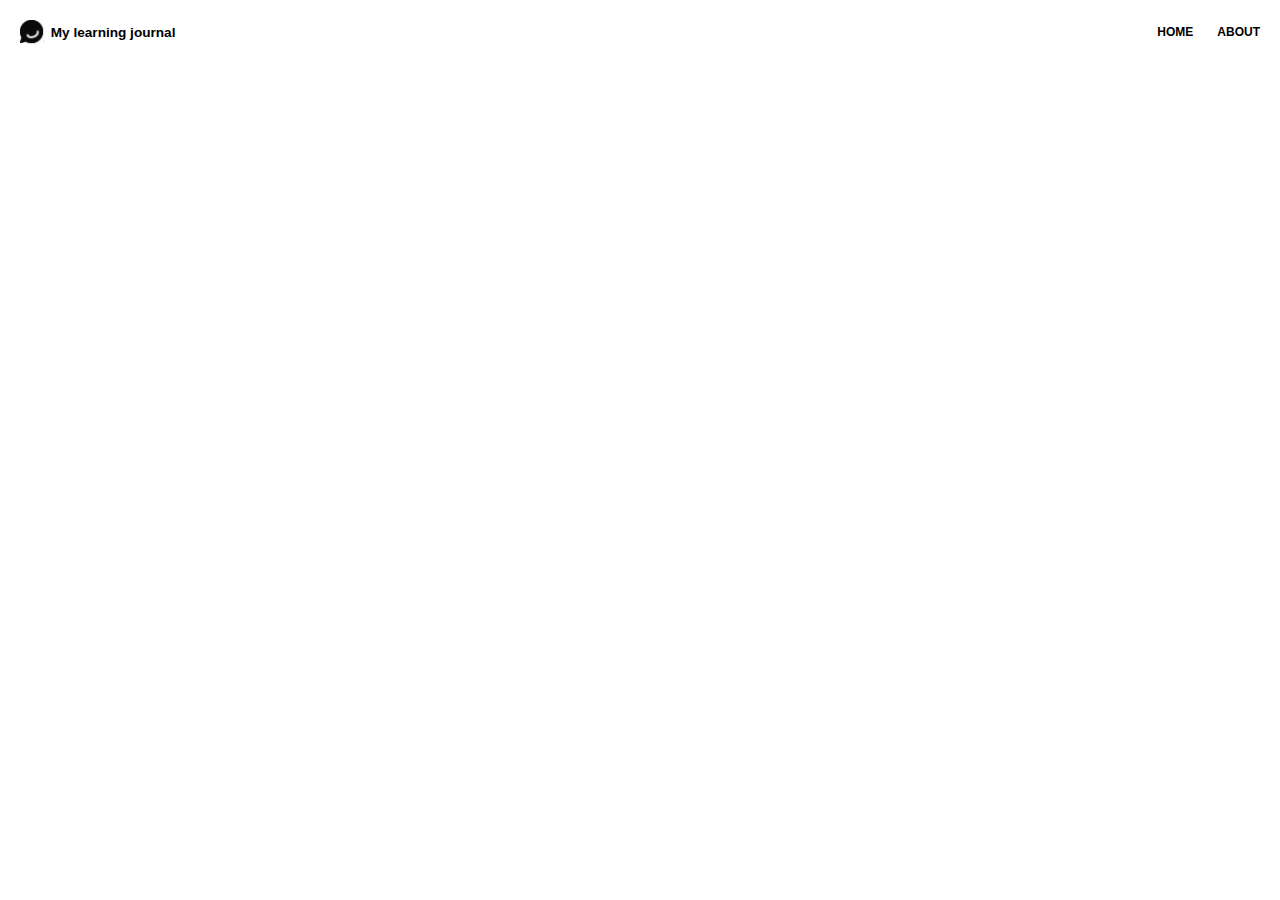
==== index.html @ 5c9e1799 "initial commit" ====
<!DOCTYPE html>
<html lang="en">
  <head>
    <meta charset="UTF-8" />
    <meta name="viewport" content="width=device-width, initial-scale=1.0" />
    <link rel="stylesheet" type="text/css" href="./style.css" />
    <title>Lerning Journal</title>
  </head>
  <body>
    <nav>
      <div class="nav-title">
        <img src="images/logo.svg" alt="" />
        <p>My learning journal</p>
      </div>

      <ul>
        <li><a href="./index.html">Home</a></li>
        <li><a href="./about.html">About</a></li>
      </ul>
    </nav>
  </body>
</html>
---- style.css ----
/* General styles */
* {
  margin: 0;
  padding: 0;
  box-sizing: border-box;
}

body {
  font-family: "Roboto", sans-serif;
  font-size: 16px;
}

/* Display flex */
nav,
.nav-title,
nav ul {
  display: flex;
}

/* Navigation bar */
nav {
  justify-content: space-between;
  padding: 1.25em;
  align-items: center;
}

.nav-title {
  font-weight: bold;
  gap: 0.5em;
  font-size: 0.85em;
  align-items: center;
}

nav ul {
  list-style-type: none;
  text-transform: uppercase;
  gap: 2em;
  font-size: 0.75em;
  font-weight: 600;
}

a {
  text-decoration: none;
  color: black;
}

a:hover,
a:active {
  cursor: pointer;
}
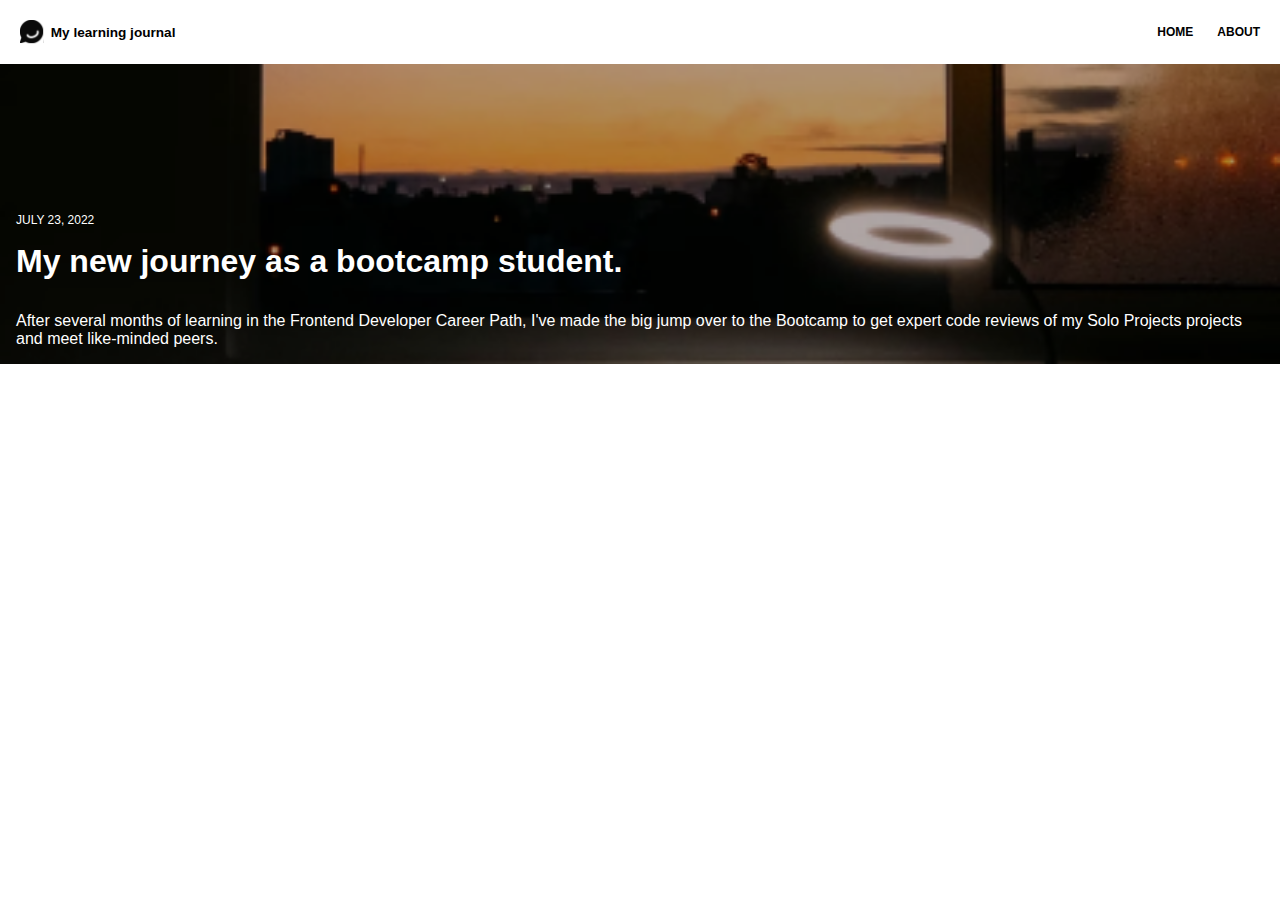
==== commit cfc7cbe0: "hero section is ready" ====
--- a/index.html
+++ b/index.html
@@ -18,5 +18,16 @@
         <li><a href="./about.html">About</a></li>
       </ul>
     </nav>
+    <main>
+      <section class="hero">
+        <p class="date">july 23, 2022</p>
+        <h2>My new journey as a bootcamp student.</h2>
+        <p>
+          After several months of learning in the Frontend Developer Career
+          Path, I've made the big jump over to the Bootcamp to get expert code
+          reviews of my Solo Projects projects and meet like-minded peers.
+        </p>
+      </section>
+    </main>
   </body>
 </html>
--- a/style.css
+++ b/style.css
@@ -13,7 +13,8 @@
 /* Display flex */
 nav,
 .nav-title,
-nav ul {
+nav ul,
+.hero {
   display: flex;
 }
 
@@ -48,3 +49,26 @@
 a:active {
   cursor: pointer;
 }
+
+/* MAIN */
+
+/* Article 1 */
+.hero {
+  background-image: url(images/home/article-image-hero.png);
+  background-size: cover;
+  color: white;
+  flex-direction: column;
+  min-height: 300px;
+  justify-content: flex-end;
+  padding: 1em;
+}
+
+.date {
+  text-transform: uppercase;
+  font-size: 0.75em;
+}
+
+.hero h2 {
+  margin: 0.5em 0 1em 0;
+  font-size: 2rem;
+}
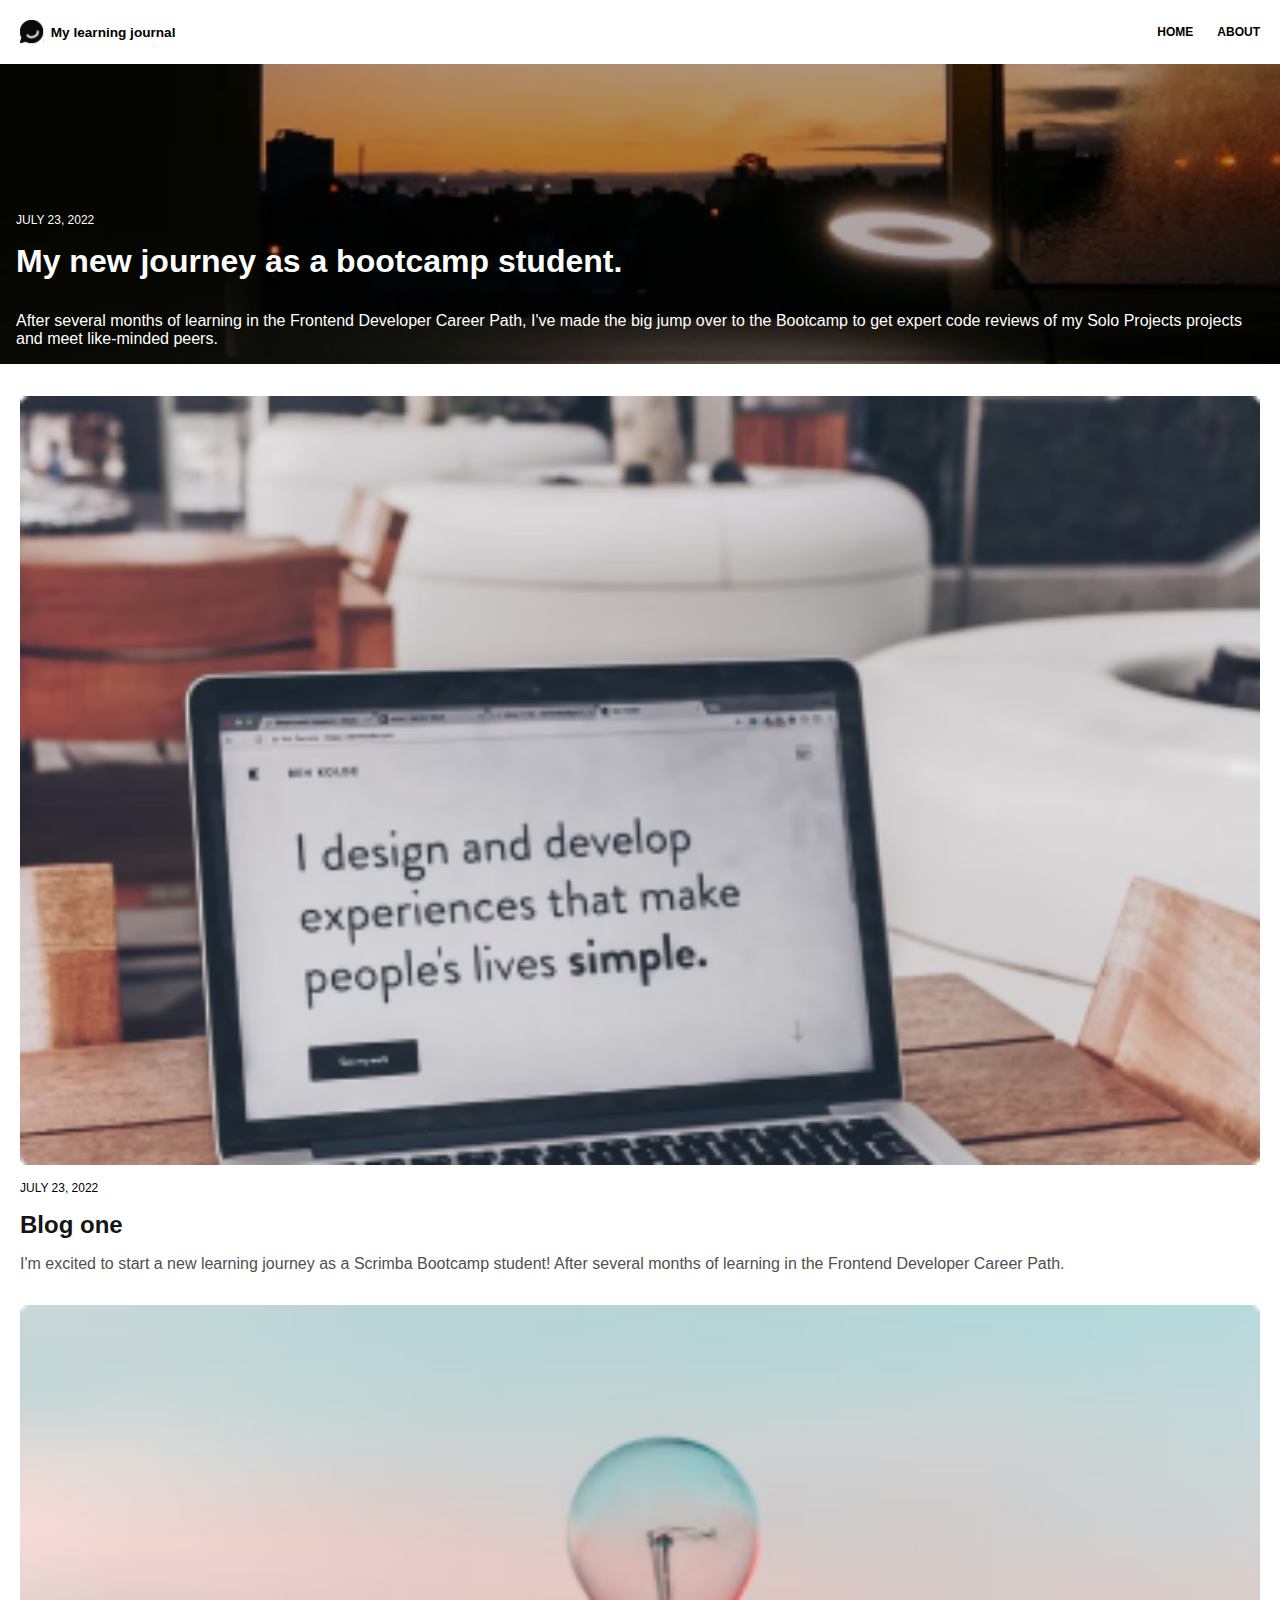
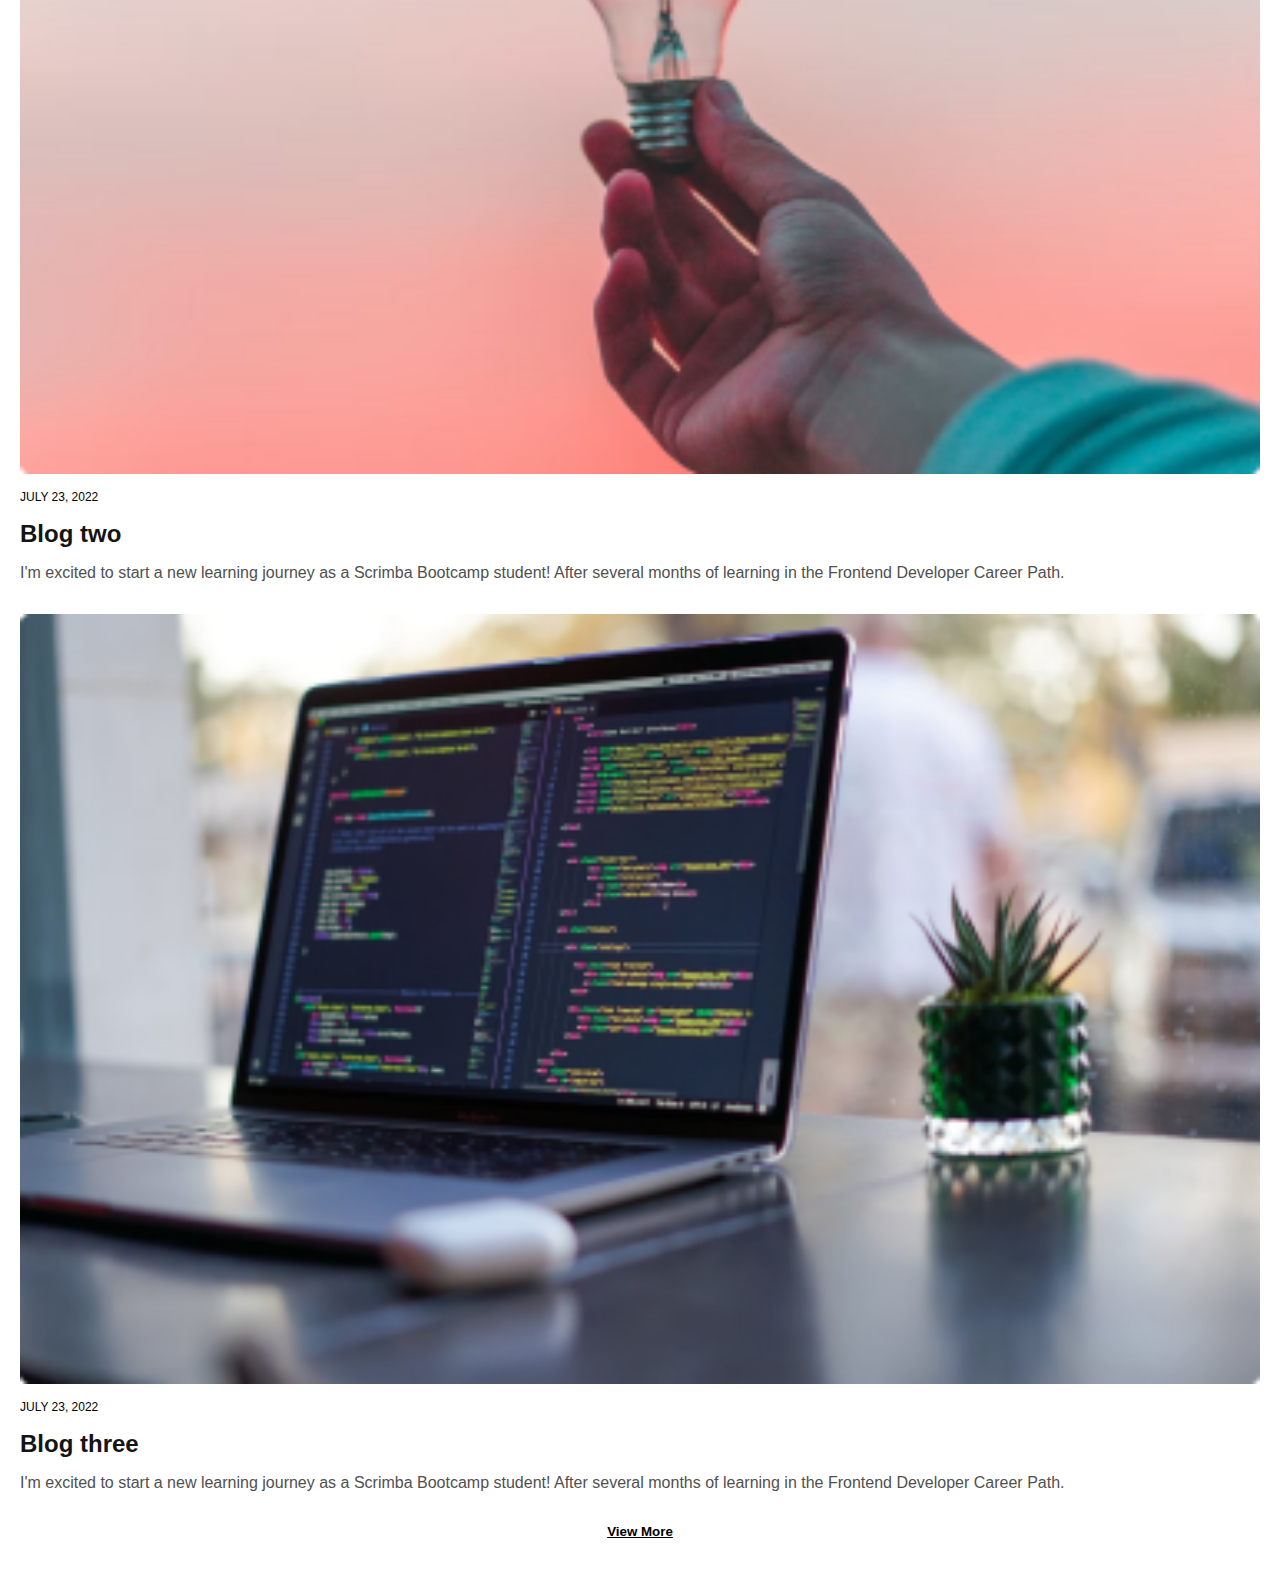
==== commit e3b1d225: "add section blogs with 3 articles in it" ====
--- a/index.html
+++ b/index.html
@@ -28,6 +28,39 @@
           reviews of my Solo Projects projects and meet like-minded peers.
         </p>
       </section>
+      <section class="blogs">
+        <div class="article">
+          <img src="images/home/article-image-01.png" alt="" />
+          <p class="date">july 23, 2022</p>
+          <h2>Blog one</h2>
+          <p class="description">
+            I'm excited to start a new learning journey as a Scrimba Bootcamp
+            student! After several months of learning in the Frontend Developer
+            Career Path.
+          </p>
+        </div>
+        <div class="article">
+          <img src="images/home/article-image-02.png" alt="" />
+          <p class="date">july 23, 2022</p>
+          <h2>Blog two</h2>
+          <p class="description">
+            I'm excited to start a new learning journey as a Scrimba Bootcamp
+            student! After several months of learning in the Frontend Developer
+            Career Path.
+          </p>
+        </div>
+        <div class="article">
+          <img src="images/home/article-image-03.png" alt="" />
+          <p class="date">july 23, 2022</p>
+          <h2>Blog three</h2>
+          <p class="description">
+            I'm excited to start a new learning journey as a Scrimba Bootcamp
+            student! After several months of learning in the Frontend Developer
+            Career Path.
+          </p>
+        </div>
+        <button class="btn-view-more">View More</button>
+      </section>
     </main>
   </body>
 </html>
--- a/style.css
+++ b/style.css
@@ -14,7 +14,8 @@
 nav,
 .nav-title,
 nav ul,
-.hero {
+.hero,
+.article {
   display: flex;
 }
 
@@ -52,7 +53,7 @@
 
 /* MAIN */
 
-/* Article 1 */
+/* Hero section*/
 .hero {
   background-image: url(images/home/article-image-hero.png);
   background-size: cover;
@@ -72,3 +73,42 @@
   margin: 0.5em 0 1em 0;
   font-size: 2rem;
 }
+
+/* Blogs section */
+
+.blogs {
+  padding: 2em 1.25em;
+}
+
+.blogs img {
+  border-radius: 3px;
+  width: 100%;
+}
+
+.blogs h2 {
+  color: #141414;
+}
+
+.article {
+  flex-direction: column;
+  gap: 1em;
+  margin-bottom: 2em;
+}
+
+.description {
+  color: #505050;
+}
+
+.btn-view-more {
+  display: block;
+  margin: 0 auto;
+  background-color: transparent;
+  border: none;
+  font-weight: bold;
+  text-decoration: underline;
+}
+
+.btn-view-more:hover,
+.btn-view-more:active {
+  cursor: pointer;
+}
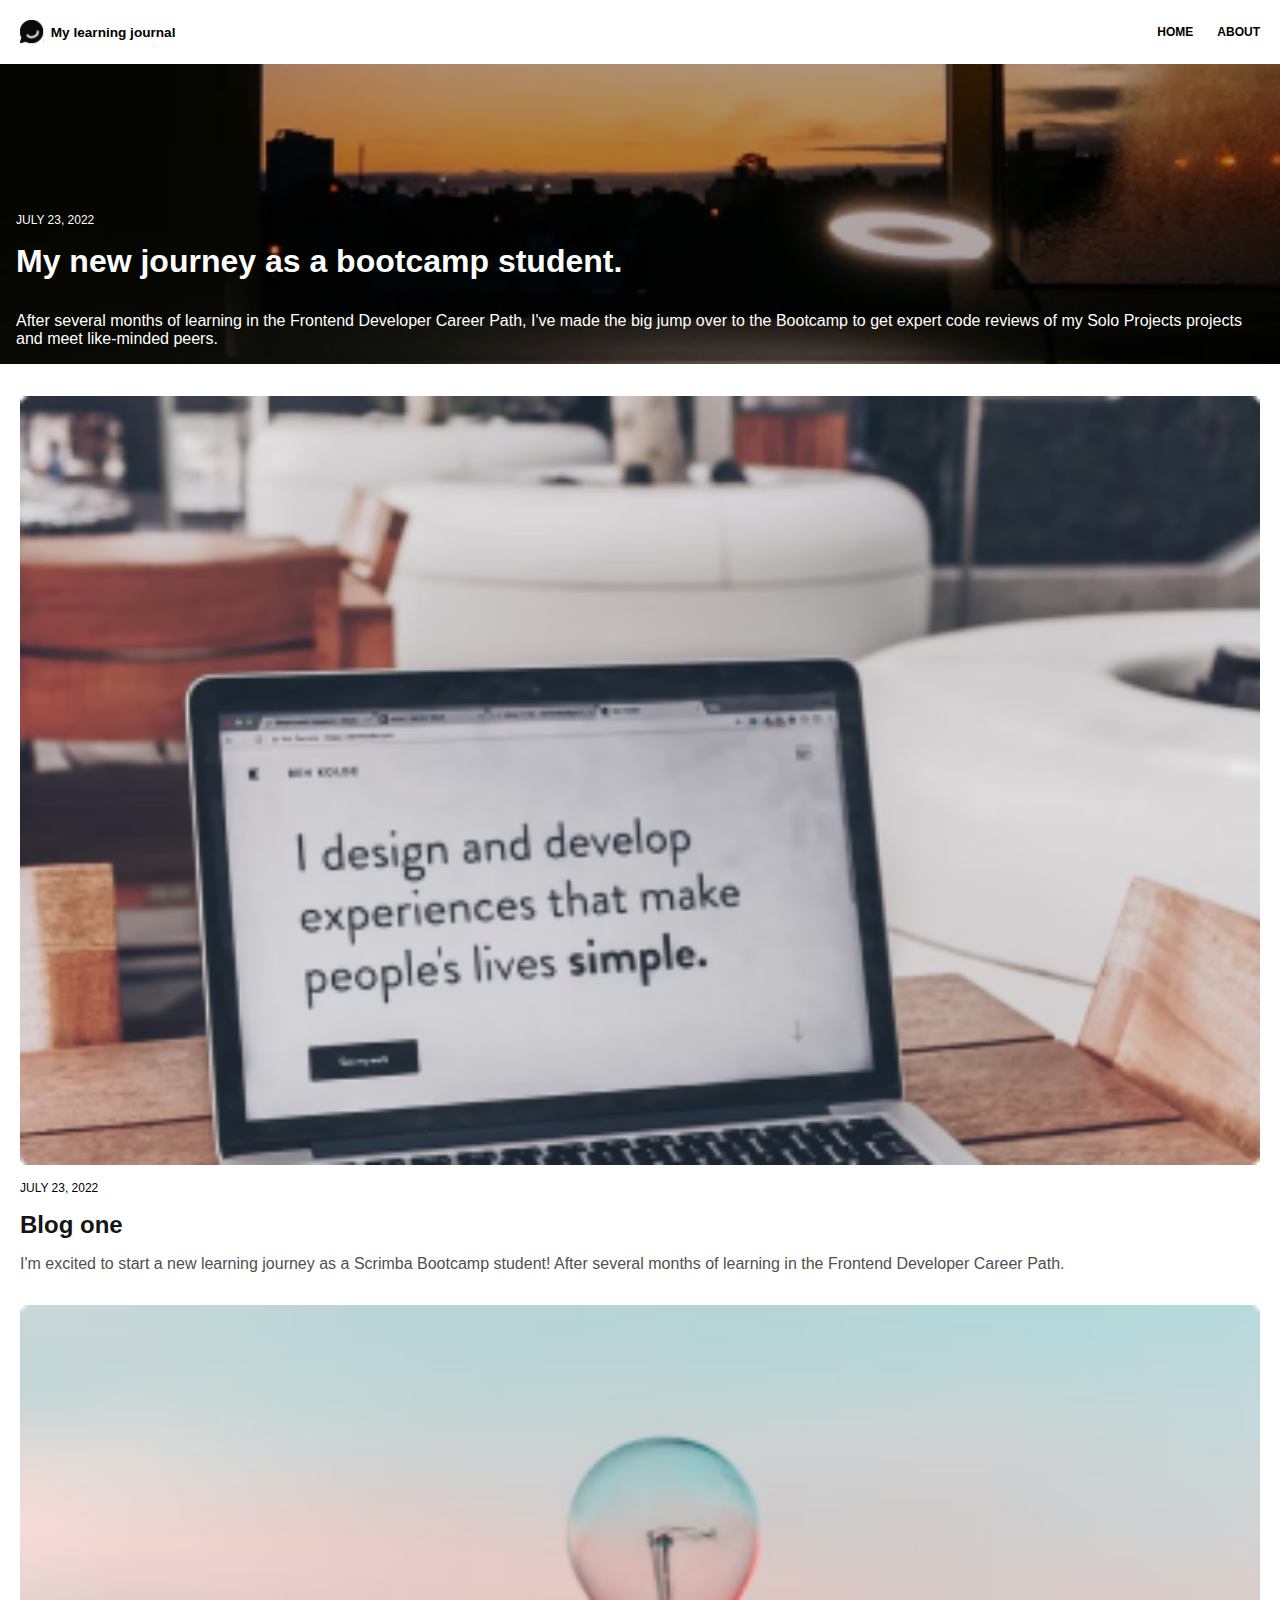
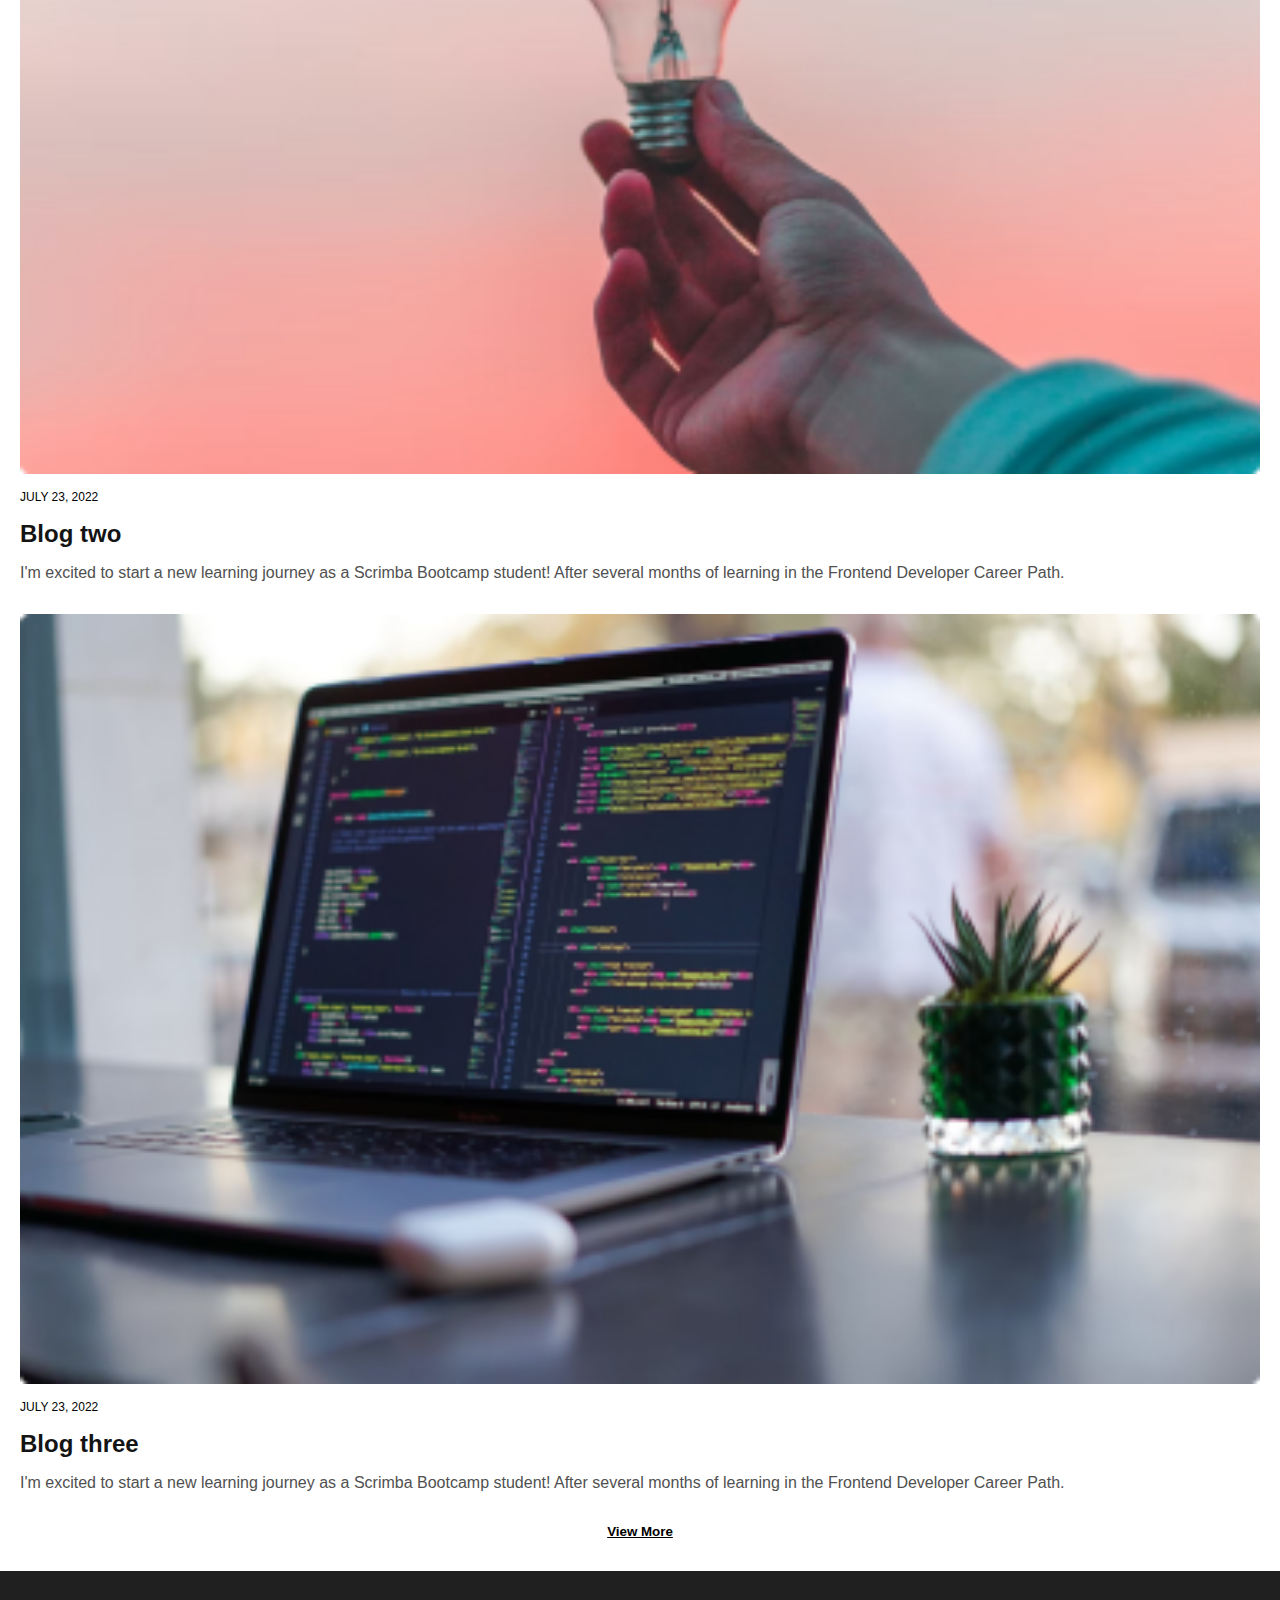
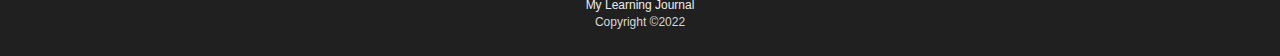
==== commit ba32f283: "full hero view is ready and the button ViewMore is scrolling to the top of the page" ====
--- a/index.html
+++ b/index.html
@@ -19,6 +19,41 @@
       </ul>
     </nav>
     <main>
+      <section class="full-hero">
+        <p class="date">july 23, 2022</p>
+        <h2>My new journey as a bootcamp student.</h2>
+        <p>
+          After several months of learning in the Frontend Developer Career
+          Path, I've made the big jump over to the Bootcamp to get expert code
+          reviews of my Solo Projects projects and meet like-minded peers.
+        </p>
+        <img src="images/home/article-image-hero.png" alt="" />
+        <h3>How I stay committed to learning</h3>
+        <p>
+          I like to think of myself as a lifelong learner. I used to spend hours
+          and hours learning, then try to create simple projects using what I
+          learned or work new techniques into existing projects.
+        </p>
+        <p>
+          While that was fun, I felt like it would be helpful to share what I
+          was learning and most things about my journey with the world.
+        </p>
+
+        <h3>How I got started</h3>
+        <p>
+          I started simple and gradually grew my learning journal site. I would
+          take notes about what I was learning. After each learning session, I'd
+          use my notes to not only reflect on what I learned but also write
+          short summaries of what I learned using my own words.
+        </p>
+        <p>
+          That helped me grok what I was learning, and I realized that posting
+          my learning summaries was also helping others learn and stay
+          motivated.
+        </p>
+
+        <h3 class="recent-post">Recent posts</h3>
+      </section>
       <section class="hero">
         <p class="date">july 23, 2022</p>
         <h2>My new journey as a bootcamp student.</h2>
@@ -61,6 +96,11 @@
         </div>
         <button class="btn-view-more">View More</button>
       </section>
+      <footer>
+        <p class="footer-title">My Learning Journal</p>
+        <p class="copyright">Copyright ©2022</p>
+      </footer>
     </main>
+    <script src="script.js"></script>
   </body>
 </html>
--- a/style.css
+++ b/style.css
@@ -15,7 +15,8 @@
 .nav-title,
 nav ul,
 .hero,
-.article {
+.article,
+footer {
   display: flex;
 }
 
@@ -89,6 +90,24 @@
   color: #141414;
 }
 
+.recent-post {
+  font-size: 1rem;
+  margin: 3.25rem auto 0;
+}
+
+.full-hero {
+  display: none;
+  flex-direction: column;
+  margin-bottom: 0;
+  padding: 2em 2em 0 2em;
+  gap: 1em;
+}
+
+.full-hero img {
+  width: 100%;
+  border-radius: 3px;
+}
+
 .article {
   flex-direction: column;
   gap: 1em;
@@ -112,3 +131,22 @@
 .btn-view-more:active {
   cursor: pointer;
 }
+
+/* Footer */
+footer {
+  background-color: #202020;
+  flex-direction: column;
+  justify-content: center;
+  align-items: center;
+  padding: 2.25em;
+  font-size: 0.75rem;
+  gap: 0.25em;
+}
+
+.footer-title {
+  color: #ececec;
+}
+
+.copyright {
+  color: #d7d7d7;
+}
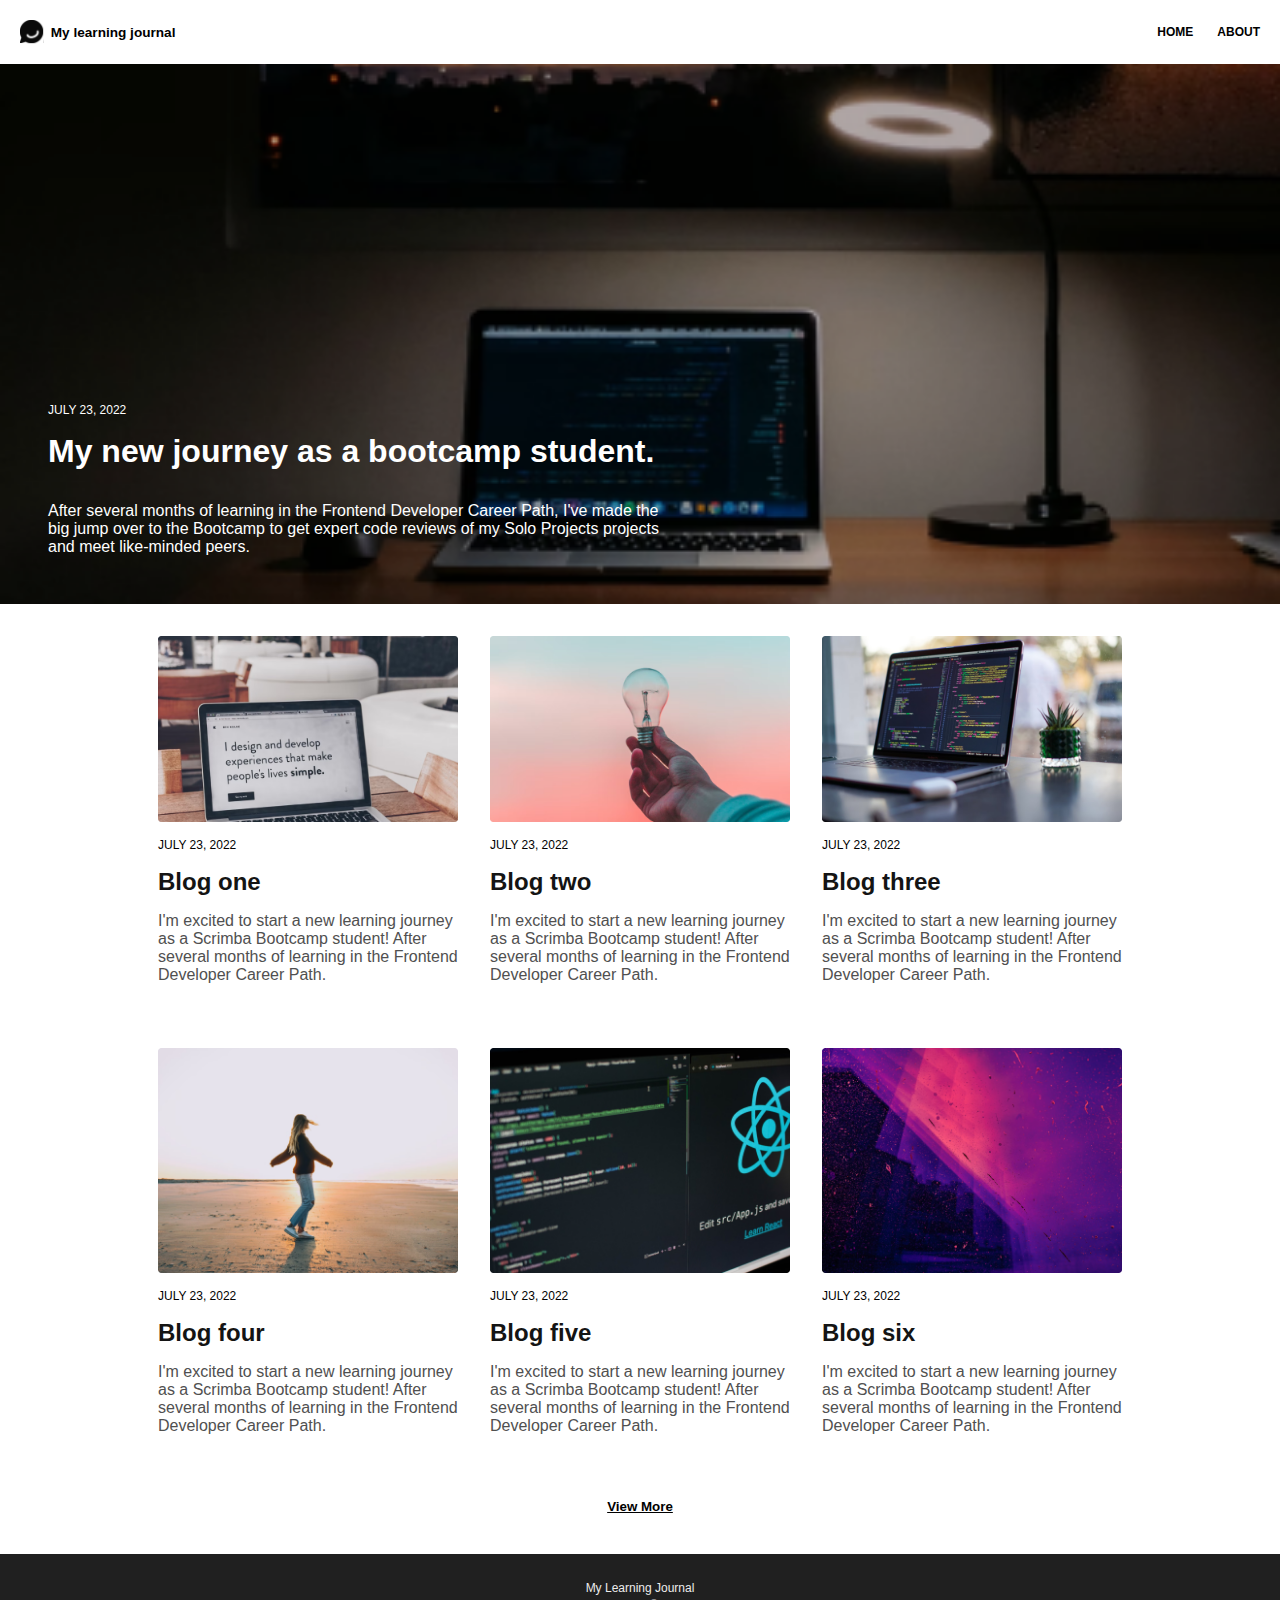
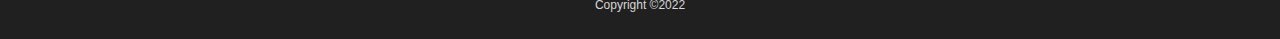
==== commit 42bd05ca: "desktop basic home view" ====
--- a/index.html
+++ b/index.html
@@ -94,8 +94,38 @@
             Career Path.
           </p>
         </div>
-        <button class="btn-view-more">View More</button>
+        <div class="article">
+          <img src="images/home/article-image-04.png" alt="" />
+          <p class="date">july 23, 2022</p>
+          <h2>Blog four</h2>
+          <p class="description">
+            I'm excited to start a new learning journey as a Scrimba Bootcamp
+            student! After several months of learning in the Frontend Developer
+            Career Path.
+          </p>
+        </div>
+        <div class="article">
+          <img src="images/home/article-image-05.png" alt="" />
+          <p class="date">july 23, 2022</p>
+          <h2>Blog five</h2>
+          <p class="description">
+            I'm excited to start a new learning journey as a Scrimba Bootcamp
+            student! After several months of learning in the Frontend Developer
+            Career Path.
+          </p>
+        </div>
+        <div class="article">
+          <img src="images/home/article-image-06.png" alt="" />
+          <p class="date">july 23, 2022</p>
+          <h2>Blog six</h2>
+          <p class="description">
+            I'm excited to start a new learning journey as a Scrimba Bootcamp
+            student! After several months of learning in the Frontend Developer
+            Career Path.
+          </p>
+        </div>
       </section>
+      <button class="btn-view-more">View More</button>
       <footer>
         <p class="footer-title">My Learning Journal</p>
         <p class="copyright">Copyright ©2022</p>
--- a/style.css
+++ b/style.css
@@ -16,6 +16,7 @@
 nav ul,
 .hero,
 .article,
+.about-me,
 footer {
   display: flex;
 }
@@ -63,6 +64,10 @@
   min-height: 300px;
   justify-content: flex-end;
   padding: 1em;
+}
+
+.hero p {
+  max-width: 615px;
 }
 
 .date {
@@ -120,7 +125,7 @@
 
 .btn-view-more {
   display: block;
-  margin: 0 auto;
+  margin: 0 auto 3em auto;
   background-color: transparent;
   border: none;
   font-weight: bold;
@@ -130,6 +135,27 @@
 .btn-view-more:hover,
 .btn-view-more:active {
   cursor: pointer;
+}
+
+h3:last-of-type {
+  text-align: center;
+}
+
+/* ABOUT ME */
+
+.about-me {
+  flex-direction: column;
+  gap: 1em;
+  padding: 0 1.25em;
+}
+
+.about-me img {
+  width: 60%;
+  border-radius: 50%;
+}
+
+.about-me p:first-of-type {
+  margin-bottom: 3em;
 }
 
 /* Footer */
@@ -150,3 +176,18 @@
 .copyright {
   color: #d7d7d7;
 }
+
+@media (min-width: 768px) {
+  .hero {
+    min-height: 60vh;
+    background-position: top 30% center;
+    padding: 3em;
+  }
+
+  .blogs {
+    display: grid;
+    justify-content: center;
+    grid-template-columns: repeat(auto-fit, 300px);
+    gap: 2em;
+  }
+}
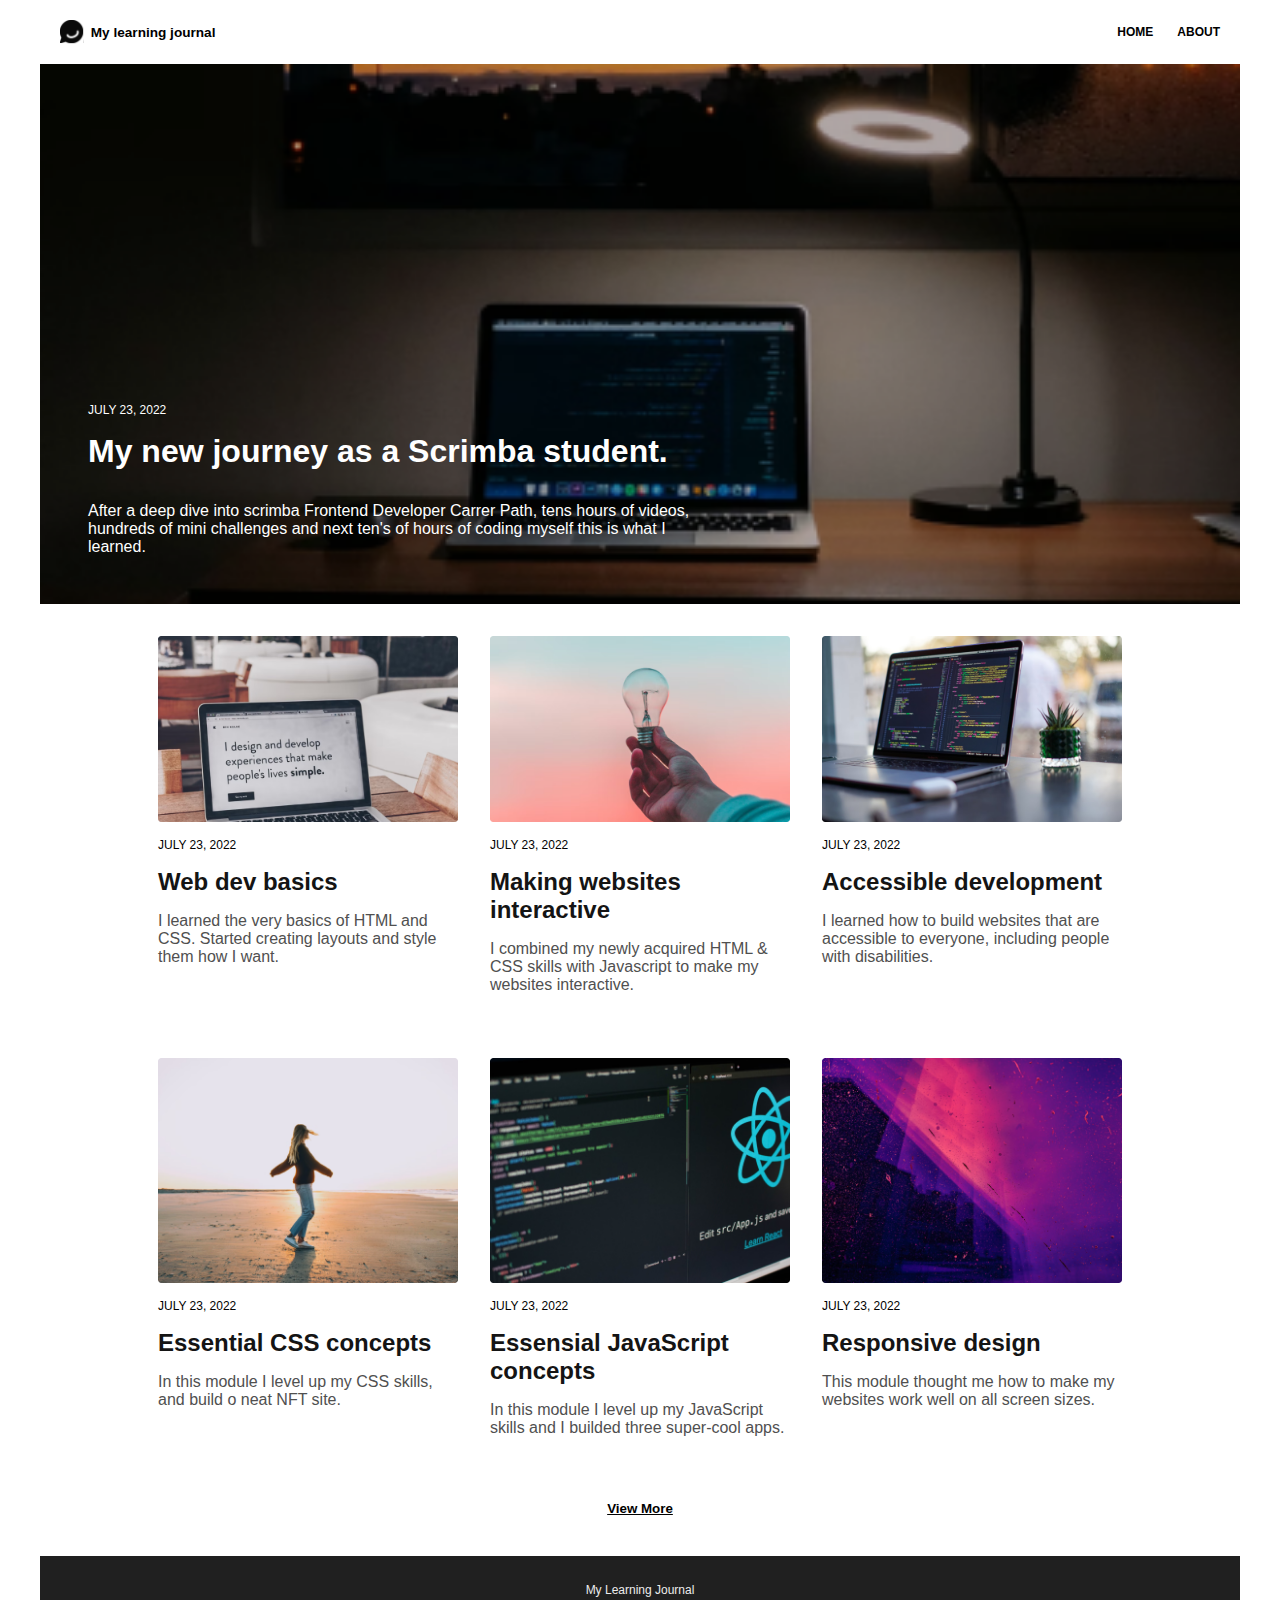
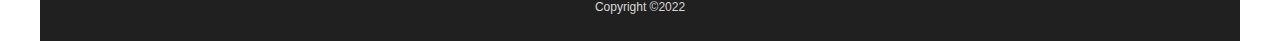
==== commit 6526a4db: "update text content on the home page" ====
--- a/index.html
+++ b/index.html
@@ -21,11 +21,11 @@
     <main>
       <section class="full-hero">
         <p class="date">july 23, 2022</p>
-        <h2>My new journey as a bootcamp student.</h2>
+        <h2>My new journey as a Scrimba student.</h2>
         <p>
-          After several months of learning in the Frontend Developer Career
-          Path, I've made the big jump over to the Bootcamp to get expert code
-          reviews of my Solo Projects projects and meet like-minded peers.
+          After a deep dive into scrimba Frontend Developer Carrer Path, tens
+          hours of videos, hundreds of mini challenges and next ten's of hours
+          of coding myself this is what I learned.
         </p>
         <img src="images/home/article-image-hero.png" alt="" />
         <h3>How I stay committed to learning</h3>
@@ -56,72 +56,60 @@
       </section>
       <section class="hero">
         <p class="date">july 23, 2022</p>
-        <h2>My new journey as a bootcamp student.</h2>
+        <h2>My new journey as a Scrimba student.</h2>
         <p>
-          After several months of learning in the Frontend Developer Career
-          Path, I've made the big jump over to the Bootcamp to get expert code
-          reviews of my Solo Projects projects and meet like-minded peers.
+          After a deep dive into scrimba Frontend Developer Carrer Path, tens
+          hours of videos, hundreds of mini challenges and next ten's of hours
+          of coding myself this is what I learned.
         </p>
       </section>
       <section class="blogs">
         <div class="article">
           <img src="images/home/article-image-01.png" alt="" />
           <p class="date">july 23, 2022</p>
-          <h2>Blog one</h2>
+          <h2>Web dev basics</h2>
           <p class="description">
-            I'm excited to start a new learning journey as a Scrimba Bootcamp
-            student! After several months of learning in the Frontend Developer
-            Career Path.
+            I learned the very basics of HTML and CSS. Started creating layouts and style them how I want.
           </p>
         </div>
         <div class="article">
           <img src="images/home/article-image-02.png" alt="" />
           <p class="date">july 23, 2022</p>
-          <h2>Blog two</h2>
+          <h2>Making websites interactive</h2>
           <p class="description">
-            I'm excited to start a new learning journey as a Scrimba Bootcamp
-            student! After several months of learning in the Frontend Developer
-            Career Path.
+            I combined my newly acquired HTML & CSS skills with Javascript to make my websites interactive.
           </p>
         </div>
         <div class="article">
           <img src="images/home/article-image-03.png" alt="" />
           <p class="date">july 23, 2022</p>
-          <h2>Blog three</h2>
+          <h2>Accessible development</h2>
           <p class="description">
-            I'm excited to start a new learning journey as a Scrimba Bootcamp
-            student! After several months of learning in the Frontend Developer
-            Career Path.
+            I learned how to build websites that are accessible to everyone, including people with disabilities.
           </p>
         </div>
-        <div class="article">
+        <div class="article hidden-article">
           <img src="images/home/article-image-04.png" alt="" />
           <p class="date">july 23, 2022</p>
-          <h2>Blog four</h2>
+          <h2>Essential CSS concepts</h2>
           <p class="description">
-            I'm excited to start a new learning journey as a Scrimba Bootcamp
-            student! After several months of learning in the Frontend Developer
-            Career Path.
+            In this module I level up my CSS skills, and build o neat NFT site.
           </p>
         </div>
-        <div class="article">
+        <div class="article hidden-article">
           <img src="images/home/article-image-05.png" alt="" />
           <p class="date">july 23, 2022</p>
-          <h2>Blog five</h2>
+          <h2>Essensial JavaScript concepts</h2>
           <p class="description">
-            I'm excited to start a new learning journey as a Scrimba Bootcamp
-            student! After several months of learning in the Frontend Developer
-            Career Path.
+            In this module I level up my JavaScript skills and I builded three super-cool apps.
           </p>
         </div>
-        <div class="article">
+        <div class="article hidden-article">
           <img src="images/home/article-image-06.png" alt="" />
           <p class="date">july 23, 2022</p>
-          <h2>Blog six</h2>
+          <h2>Responsive design</h2>
           <p class="description">
-            I'm excited to start a new learning journey as a Scrimba Bootcamp
-            student! After several months of learning in the Frontend Developer
-            Career Path.
+            This module thought me how to make my websites work well on all screen sizes.
           </p>
         </div>
       </section>
--- a/style.css
+++ b/style.css
@@ -6,8 +6,10 @@
 }
 
 body {
+  margin: 0 auto;
   font-family: "Roboto", sans-serif;
   font-size: 16px;
+  max-width: 1200px;
 }
 
 /* Display flex */
@@ -141,6 +143,10 @@
   text-align: center;
 }
 
+.hidden-article {
+  display: none;
+}
+
 /* ABOUT ME */
 
 .about-me {
@@ -150,12 +156,18 @@
 }
 
 .about-me img {
-  width: 60%;
+  width: 182px;
   border-radius: 50%;
 }
 
 .about-me p:first-of-type {
   margin-bottom: 3em;
+}
+
+.narrow-content-container {
+  display: flex;
+  flex-direction: column;
+  gap: 1em;
 }
 
 /* Footer */
@@ -190,4 +202,45 @@
     grid-template-columns: repeat(auto-fit, 300px);
     gap: 2em;
   }
-}
+
+  .hidden-article {
+    display: flex;
+  }
+
+  .full-hero {
+    padding-left: 7em;
+    padding-right: 7em;
+  }
+
+  .full-hero img {
+    width: 110%;
+    align-self: center;
+    max-height: 500px;
+    object-fit: cover;
+  }
+
+  .about-me {
+    padding: 0 3em;
+  }
+
+  .flex-row {
+    display: flex;
+    align-items: center;
+    gap: 3em;
+    margin-bottom: 1em;
+  }
+
+  .hi-there-container {
+    display: flex;
+    flex-direction: column;
+    gap: 0.75em;
+  }
+
+  .about-me p:first-of-type {
+    margin-bottom: 0;
+  }
+
+  .narrow-content-container {
+    margin: 1em 3em 0;
+  }
+}
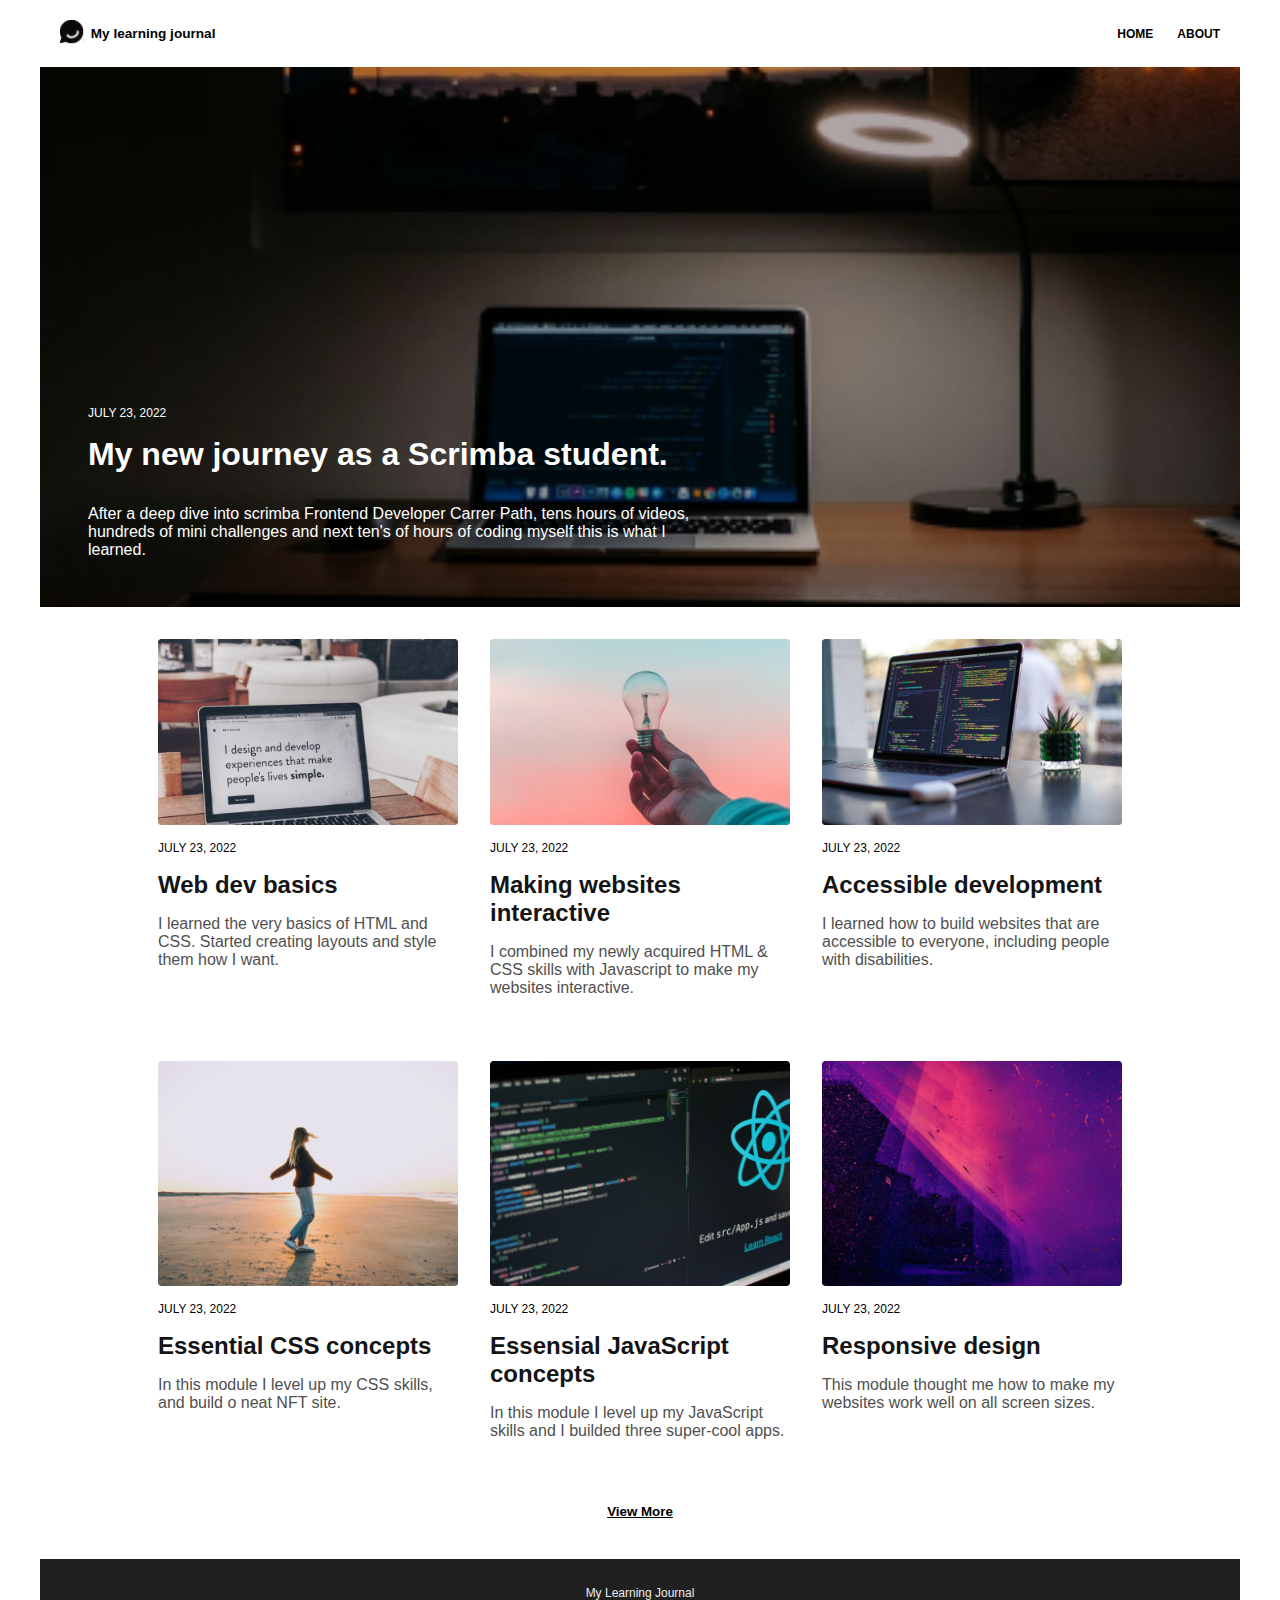
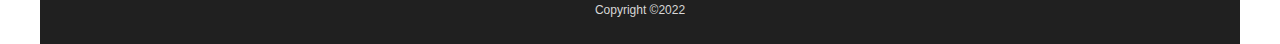
==== commit 52ba85fa: "clicking logo icon will redirect to home page" ====
--- a/index.html
+++ b/index.html
@@ -9,7 +9,7 @@
   <body>
     <nav>
       <div class="nav-title">
-        <img src="images/logo.svg" alt="" />
+        <a href="index.html"><img src="images/logo.svg" alt="" /></a>
         <p>My learning journal</p>
       </div>
 
@@ -69,7 +69,8 @@
           <p class="date">july 23, 2022</p>
           <h2>Web dev basics</h2>
           <p class="description">
-            I learned the very basics of HTML and CSS. Started creating layouts and style them how I want.
+            I learned the very basics of HTML and CSS. Started creating layouts
+            and style them how I want.
           </p>
         </div>
         <div class="article">
@@ -77,7 +78,8 @@
           <p class="date">july 23, 2022</p>
           <h2>Making websites interactive</h2>
           <p class="description">
-            I combined my newly acquired HTML & CSS skills with Javascript to make my websites interactive.
+            I combined my newly acquired HTML & CSS skills with Javascript to
+            make my websites interactive.
           </p>
         </div>
         <div class="article">
@@ -85,7 +87,8 @@
           <p class="date">july 23, 2022</p>
           <h2>Accessible development</h2>
           <p class="description">
-            I learned how to build websites that are accessible to everyone, including people with disabilities.
+            I learned how to build websites that are accessible to everyone,
+            including people with disabilities.
           </p>
         </div>
         <div class="article hidden-article">
@@ -101,7 +104,8 @@
           <p class="date">july 23, 2022</p>
           <h2>Essensial JavaScript concepts</h2>
           <p class="description">
-            In this module I level up my JavaScript skills and I builded three super-cool apps.
+            In this module I level up my JavaScript skills and I builded three
+            super-cool apps.
           </p>
         </div>
         <div class="article hidden-article">
@@ -109,7 +113,8 @@
           <p class="date">july 23, 2022</p>
           <h2>Responsive design</h2>
           <p class="description">
-            This module thought me how to make my websites work well on all screen sizes.
+            This module thought me how to make my websites work well on all
+            screen sizes.
           </p>
         </div>
       </section>
